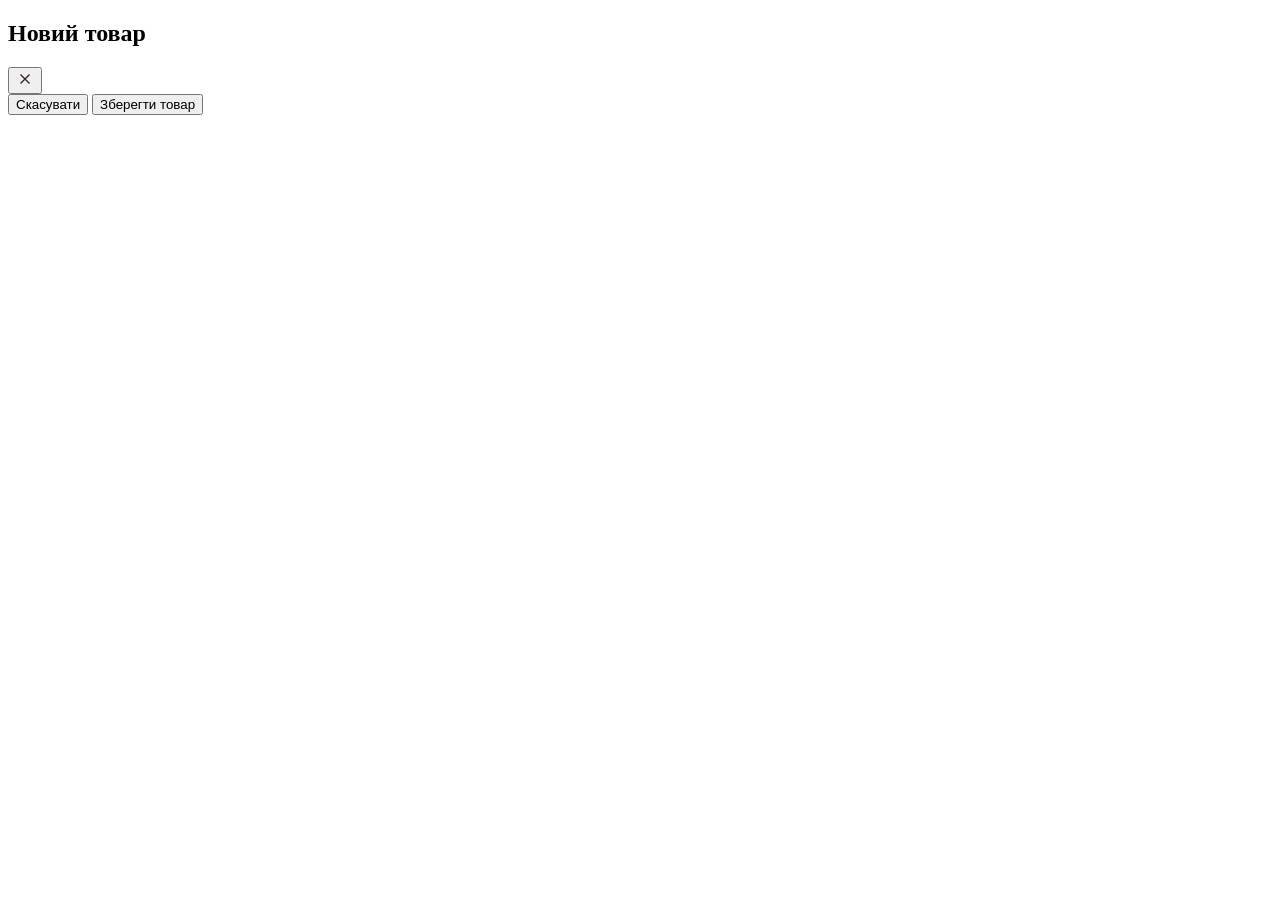
==== admin.html @ ede0eca1 "Add files via upload" ====
<!doctype html>
<html lang="uk">
<head>
<meta charset="utf-8">
<meta name="viewport" content="width=device-width, initial-scale=1">
<meta name="robots" content="noindex, nofollow">
<title>Lily — адмінка</title>
<link rel="icon" href="assets/favicon.svg" type="image/svg+xml">
<link rel="stylesheet" href="https://fonts.googleapis.com/css2?family=Cormorant+Garamond:ital,wght@0,500;0,600;1,500;1,600&family=Manrope:wght@400;500;600;700&display=swap">
<link rel="stylesheet" href="assets/style.css">
<link rel="stylesheet" href="assets/admin.css">
</head>
<body class="admin">
<div class="demo-note" id="demoNote" hidden>Демо-режим: зміни зберігаються лише в цьому браузері. Пароль: demo12</div>

<section id="login" class="login" hidden>
  <form id="loginForm" class="login-box">
    <svg width="56" height="56" viewBox="0 0 48 48" fill="none" stroke="#9A5249" stroke-width="1.4" stroke-linejoin="round" aria-hidden="true"><path d="M24 6C29 14 29 24 24 32C19 24 19 14 24 6Z"/><path d="M24 32C16 30 9 24 8 14C15 16 21 22 24 32Z"/><path d="M24 32C32 30 39 24 40 14C33 16 27 22 24 32Z"/><path d="M24 32V42"/></svg>
    <h1>Lily · адмінка</h1>
    <label class="field" style="width:100%">Пароль<input class="input" id="pw" type="password" autocomplete="current-password" required></label>
    <span class="err" id="loginErr" hidden></span>
    <button class="btn btn-lg btn-block" type="submit">Увійти</button>
    <a href="./" style="font-size:14px">← На сайт</a>
  </form>
</section>

<div id="app" hidden>
  <header class="a-head">
    <a href="./" class="logo" target="_blank" rel="noopener" title="Відкрити сайт">
      <svg width="32" height="32" viewBox="0 0 48 48" fill="none" stroke="#9A5249" stroke-width="1.4" stroke-linejoin="round" aria-hidden="true"><path d="M24 6C29 14 29 24 24 32C19 24 19 14 24 6Z"/><path d="M24 32C16 30 9 24 8 14C15 16 21 22 24 32Z"/><path d="M24 32C32 30 39 24 40 14C33 16 27 22 24 32Z"/><path d="M24 32V42"/></svg>
      <span class="logo-word" style="font-size:28px">Lily</span>
    </a>
    <nav class="a-tabs" role="tablist" aria-label="Розділи адмінки">
      <button type="button" role="tab" data-tab="products" aria-selected="true">Товари</button>
      <button type="button" role="tab" data-tab="orders">Замовлення <span class="count" id="newOrders" hidden></span></button>
      <button type="button" role="tab" data-tab="reports">Звіти</button>
      <button type="button" role="tab" data-tab="categories">Категорії</button>
      <button type="button" role="tab" data-tab="settings">Налаштування</button>
    </nav>
    <button type="button" class="btn btn-soft" id="logout">Вийти</button>
  </header>
  <main class="a-main" id="panel"></main>
</div>

<div class="overlay" id="overlay"></div>
<aside class="drawer editor" id="editor" aria-label="Редагування товару" aria-hidden="true">
  <div class="drawer-head">
    <h2 id="edTitle">Новий товар</h2>
    <button type="button" class="icon-btn" data-close-editor aria-label="Закрити">
      <svg width="18" height="18" viewBox="0 0 24 24" fill="none" stroke="#33241F" stroke-width="1.8" aria-hidden="true"><path d="M6 6l12 12M18 6L6 18"/></svg>
    </button>
  </div>
  <form class="drawer-body" id="edForm" novalidate></form>
  <div class="drawer-foot" style="flex-direction:row">
    <button type="button" class="btn btn-soft" data-close-editor style="flex:1">Скасувати</button>
    <button type="submit" form="edForm" class="btn" id="edSave" style="flex:2">Зберегти товар</button>
  </div>
</aside>

<div class="toast" id="toast" role="status" aria-live="polite"></div>
<div class="tip" id="tip" role="tooltip" hidden></div>

<script src="assets/config.js"></script>
<script src="assets/api.js"></script>
<script src="assets/admin.js"></script>
</body>
</html>
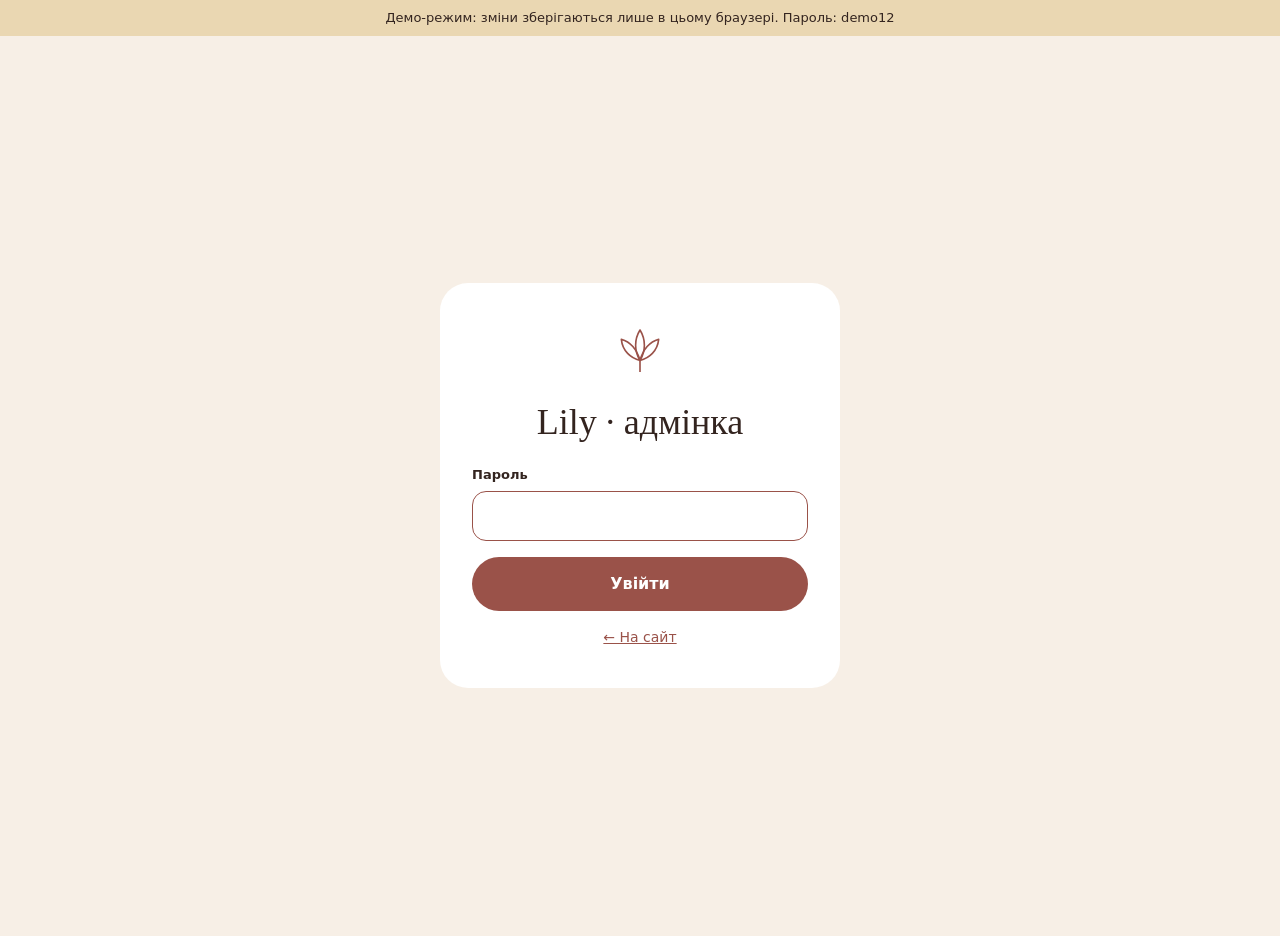
==== commit f2f03fd3: "Add files via upload" ====
--- a/admin.html
+++ b/admin.html
@@ -5,10 +5,10 @@
 <meta name="viewport" content="width=device-width, initial-scale=1">
 <meta name="robots" content="noindex, nofollow">
 <title>Lily — адмінка</title>
-<link rel="icon" href="assets/favicon.svg" type="image/svg+xml">
+<link rel="icon" href="favicon.svg" type="image/svg+xml">
 <link rel="stylesheet" href="https://fonts.googleapis.com/css2?family=Cormorant+Garamond:ital,wght@0,500;0,600;1,500;1,600&family=Manrope:wght@400;500;600;700&display=swap">
-<link rel="stylesheet" href="assets/style.css">
-<link rel="stylesheet" href="assets/admin.css">
+<link rel="stylesheet" href="style.css">
+<link rel="stylesheet" href="admin.css">
 </head>
 <body class="admin">
 <div class="demo-note" id="demoNote" hidden>Демо-режим: зміни зберігаються лише в цьому браузері. Пароль: demo12</div>
@@ -60,8 +60,8 @@
 <div class="toast" id="toast" role="status" aria-live="polite"></div>
 <div class="tip" id="tip" role="tooltip" hidden></div>
 
-<script src="assets/config.js"></script>
-<script src="assets/api.js"></script>
-<script src="assets/admin.js"></script>
+<script src="config.js"></script>
+<script src="api.js"></script>
+<script src="admin.js"></script>
 </body>
 </html>
--- a/style.css
+++ b/style.css
@@ -0,0 +1,362 @@
+/* Lily — стилі магазину */
+:root {
+  --bg: #F7EFE6;
+  --surface: #FFFFFF;
+  --powder: #F3E3DE;
+  --powder-2: #EBD3CB;
+  --powder-soft: #F6EAE5;
+  --beige: #EFE5D8;
+  --sage: #DCE3D3;
+  --lilac: #ECE4EC;
+  --champagne: #EAD7B2;
+  --accent: #9A5249;
+  --accent-dark: #7A3E36;
+  --ink: #33241F;
+  --ink-2: #5E4A43;
+  --muted: #6F5A52;
+  --line: #EFE4DC;
+  --line-2: #E9DCD3;
+  --ok: #3E6B35;
+  --ok-bg: #EEF2EA;
+  --warn: #8A5A1E;
+  --serif: 'Cormorant Garamond', Georgia, serif;
+  --sans: 'Manrope', system-ui, -apple-system, 'Segoe UI', sans-serif;
+  --r: 20px;
+  --side: 288px;
+}
+
+* { box-sizing: border-box; }
+html { -webkit-text-size-adjust: 100%; }
+body { margin: 0; background: var(--bg); color: var(--ink); font-family: var(--sans); font-size: 15px; line-height: 1.5; }
+a { color: var(--accent); }
+a:hover { color: var(--accent-dark); }
+img { max-width: 100%; display: block; }
+button, input, select, textarea { font: inherit; color: inherit; }
+button { cursor: pointer; }
+:focus-visible { outline: 2px solid var(--accent); outline-offset: 2px; }
+.sr-only { position: absolute; width: 1px; height: 1px; overflow: hidden; clip: rect(0 0 0 0); white-space: nowrap; }
+.serif { font-family: var(--serif); }
+[hidden] { display: none !important; }
+
+/* Кнопки */
+.btn { display: inline-flex; align-items: center; justify-content: center; gap: 8px; min-height: 44px; padding: 0 22px; border-radius: 999px; border: 1px solid transparent; background: var(--accent); color: #fff; font-weight: 600; font-size: 14px; text-decoration: none; transition: background .15s, transform .1s; }
+.btn:hover { background: var(--accent-dark); color: #fff; }
+.btn:active { transform: scale(.98); }
+.btn[disabled] { opacity: .6; cursor: default; }
+.btn-outline { background: transparent; border-color: var(--ink); color: var(--ink); }
+.btn-outline:hover { background: var(--ink); color: #fff; }
+.btn-soft { background: var(--surface); border-color: var(--line-2); color: var(--ink); }
+.btn-soft:hover { background: var(--powder-soft); color: var(--ink); }
+.btn-lg { min-height: 54px; font-size: 16px; padding: 0 28px; }
+.btn-block { width: 100%; }
+.icon-btn { width: 44px; height: 44px; border-radius: 50%; border: 1px solid var(--line-2); background: var(--surface); display: inline-flex; align-items: center; justify-content: center; padding: 0; flex-shrink: 0; }
+.icon-btn:hover { background: var(--powder-soft); }
+.icon-btn.plain { border-color: transparent; background: transparent; }
+
+/* Верхня смужка */
+.topstrip { background: var(--ink); color: #F7EFE6; font-size: 13px; text-align: center; padding: 10px 16px; letter-spacing: .2px; }
+
+/* Каркас */
+.layout { display: flex; min-height: 100vh; }
+.sidebar { width: var(--side); flex-shrink: 0; background: var(--surface); border-right: 1px solid var(--line); position: sticky; top: 0; height: 100vh; display: flex; flex-direction: column; }
+.sidebar-scroll { flex: 1; overflow-y: auto; padding: 28px 22px 16px; display: flex; flex-direction: column; gap: 24px; }
+.main { flex: 1; min-width: 0; display: flex; flex-direction: column; }
+
+.logo { display: flex; align-items: center; gap: 10px; text-decoration: none; color: var(--ink); }
+.logo:hover { color: var(--ink); }
+.logo-word { font-family: var(--serif); font-style: italic; font-weight: 600; font-size: 34px; line-height: 1; }
+.logo-tag { font-size: 10px; letter-spacing: 2.4px; text-transform: uppercase; color: var(--muted); }
+
+/* Меню категорій */
+.nav-label { font-size: 11px; letter-spacing: 1.8px; text-transform: uppercase; color: var(--muted); padding: 0 12px 6px; }
+.catnav { display: flex; flex-direction: column; gap: 2px; }
+.cat-link { display: flex; align-items: center; justify-content: space-between; gap: 8px; min-height: 44px; padding: 6px 12px; border-radius: 12px; color: var(--ink); text-decoration: none; font-size: 15px; background: none; border: 0; width: 100%; text-align: left; }
+.cat-link:hover { background: var(--powder-soft); color: var(--ink); }
+.cat-link.active { background: var(--powder-soft); font-weight: 700; }
+.cat-link svg { flex-shrink: 0; transition: transform .2s; }
+.cat-link.open svg { transform: rotate(90deg); }
+.subnav { display: flex; flex-direction: column; margin: 2px 0 6px 22px; padding-left: 12px; border-left: 1px solid var(--powder-2); }
+.sub-link { min-height: 38px; display: flex; align-items: center; padding: 0 12px; color: var(--ink); text-decoration: none; font-size: 14px; border-radius: 10px; }
+.sub-link:hover { color: var(--accent); }
+.sub-link.active { color: var(--accent); font-weight: 700; }
+.nav-sep { height: 1px; background: var(--line); margin: 8px 12px; }
+.nav-extra { display: flex; align-items: center; gap: 10px; min-height: 44px; padding: 0 12px; border-radius: 12px; text-decoration: none; color: var(--ink); font-size: 15px; }
+.nav-extra:hover { background: var(--powder-soft); color: var(--ink); }
+.nav-extra.accent { color: var(--accent); font-weight: 600; }
+
+/* Контакти внизу зліва */
+.contact-card { margin: 0 16px 16px; padding: 16px; border-radius: 18px; background: var(--bg); border: 1px solid var(--line); display: flex; flex-direction: column; gap: 10px; }
+.contact-btn { display: inline-flex; align-items: center; gap: 8px; background: none; border: 0; padding: 0; font-weight: 700; font-size: 13px; letter-spacing: 1.4px; text-transform: uppercase; color: var(--ink); min-height: 32px; }
+.contact-phone { font-size: 17px; font-weight: 700; color: var(--ink); text-decoration: none; }
+.contact-name { font-size: 13px; color: var(--muted); margin-top: -8px; }
+.messengers { display: flex; gap: 8px; flex-wrap: wrap; }
+.msg-btn { width: 44px; height: 44px; border-radius: 50%; background: var(--surface); border: 1px solid var(--line); display: inline-flex; align-items: center; justify-content: center; }
+.msg-btn:hover { background: var(--powder-soft); }
+
+/* Шапка */
+.topbar { display: flex; align-items: center; gap: 16px; padding: 20px 48px; position: sticky; top: 0; z-index: 20; background: rgba(247, 239, 230, .92); backdrop-filter: blur(8px); }
+.topbar .burger, .topbar .logo-mobile { display: none; }
+.search { flex: 1; min-width: 0; height: 52px; display: flex; align-items: center; gap: 10px; padding: 0 8px 0 20px; background: var(--surface); border: 1px solid var(--line-2); border-radius: 26px; }
+.search:focus-within { border-color: var(--accent); }
+.search input { flex: 1; min-width: 0; border: 0; outline: none; background: transparent; font-size: 15px; height: 100%; }
+.search input::-webkit-search-cancel-button { display: none; }
+.top-link { display: inline-flex; align-items: center; gap: 8px; min-height: 52px; padding: 0 16px; border-radius: 26px; color: var(--ink); text-decoration: none; font-weight: 600; font-size: 14px; background: none; border: 0; white-space: nowrap; }
+.top-link:hover { background: var(--surface); color: var(--ink); }
+.cart-btn { min-height: 52px; padding: 0 22px; }
+.count { display: inline-flex; min-width: 20px; height: 20px; padding: 0 6px; border-radius: 10px; align-items: center; justify-content: center; background: var(--accent); color: #fff; font-size: 11px; font-weight: 700; }
+.cart-btn .count { background: #fff; color: var(--accent); }
+
+#view { padding: 8px 48px 64px; flex: 1; }
+
+/* Головний банер */
+.hero { display: grid; grid-template-columns: minmax(0, 1.05fr) minmax(0, 1fr); border-radius: 28px; overflow: hidden; background: var(--powder); min-height: 420px; }
+.hero-text { padding: 56px; display: flex; flex-direction: column; justify-content: center; gap: 20px; }
+.eyebrow { font-size: 12px; letter-spacing: 2.4px; text-transform: uppercase; color: var(--accent-dark); font-weight: 600; }
+.hero h1 { margin: 0; font-family: var(--serif); font-weight: 500; font-size: clamp(40px, 4.4vw, 62px); line-height: 1.02; }
+.hero h1 em { color: var(--accent); }
+.hero p { margin: 0; font-size: 16px; color: var(--ink-2); max-width: 440px; }
+.hero-actions { display: flex; gap: 12px; flex-wrap: wrap; }
+.hero-art { display: grid; grid-template-columns: 1.4fr 1fr; grid-template-rows: 1fr 1fr; gap: 16px; padding: 32px 32px 32px 0; }
+.hero-art > div { border-radius: 22px; display: flex; align-items: center; justify-content: center; overflow: hidden; }
+.hero-art > div:first-child { grid-row: span 2; background: var(--powder-2); }
+.hero-art img { width: 100%; height: 100%; object-fit: cover; }
+
+/* Плитки категорій */
+.section { margin-top: 64px; }
+.section-head { display: flex; align-items: flex-end; justify-content: space-between; gap: 16px; margin-bottom: 24px; flex-wrap: wrap; }
+.section-head h2, .page-title { margin: 4px 0 0; font-family: var(--serif); font-weight: 500; font-size: clamp(32px, 3vw, 44px); line-height: 1.05; }
+.cat-tiles { display: grid; grid-template-columns: repeat(5, minmax(0, 1fr)); gap: 20px; }
+.cat-tile { display: flex; flex-direction: column; align-items: center; gap: 12px; text-decoration: none; color: var(--ink); font-weight: 600; text-align: center; }
+.cat-tile:hover { color: var(--accent); }
+.cat-tile .circle { width: 100%; max-width: 148px; aspect-ratio: 1; border-radius: 50%; display: flex; align-items: center; justify-content: center; transition: transform .2s; }
+.cat-tile:hover .circle { transform: translateY(-3px); }
+
+/* Панель фільтрів */
+.toolbar { display: flex; flex-wrap: wrap; gap: 10px; align-items: center; margin-bottom: 24px; }
+.chip { display: inline-flex; align-items: center; gap: 6px; min-height: 44px; padding: 0 18px; border-radius: 22px; border: 1px solid var(--line-2); background: var(--surface); font-size: 14px; color: var(--ink); }
+.chip:hover { border-color: var(--accent); }
+.chip.on { border-color: var(--accent); background: var(--powder-soft); color: var(--accent-dark); font-weight: 600; }
+.chip.dark { background: var(--ink); color: #fff; border-color: var(--ink); font-weight: 600; }
+.sort { display: inline-flex; align-items: center; gap: 6px; min-height: 44px; padding: 0 8px 0 16px; border-radius: 22px; border: 1px solid var(--line-2); background: var(--surface); font-size: 14px; margin-left: auto; }
+.sort select { border: 0; background: transparent; font-weight: 600; min-height: 42px; }
+.result-info { color: var(--muted); font-size: 14px; margin: -8px 0 20px; }
+
+/* Картки товарів */
+.grid { display: grid; grid-template-columns: repeat(4, minmax(0, 1fr)); column-gap: 24px; row-gap: 40px; }
+.card { display: flex; flex-direction: column; gap: 12px; min-width: 0; }
+.card-media { position: relative; aspect-ratio: 4 / 5; border-radius: var(--r); overflow: hidden; display: flex; align-items: center; justify-content: center; text-decoration: none; }
+.card-media img { width: 100%; height: 100%; object-fit: cover; transition: transform .4s; }
+.card:hover .card-media img { transform: scale(1.04); }
+.badges { position: absolute; top: 12px; left: 12px; display: flex; flex-wrap: wrap; gap: 6px; }
+.badge { height: 26px; display: inline-flex; align-items: center; padding: 0 10px; border-radius: 13px; font-size: 12px; font-weight: 700; background: var(--ink); color: #fff; }
+.badge.sale { background: var(--accent); }
+.badge.new { background: var(--sage); color: #3E4F37; }
+.badge.age { position: absolute; left: 12px; bottom: 12px; background: #fff; color: var(--ink); font-weight: 600; }
+.fav-btn { position: absolute; top: 10px; right: 10px; width: 44px; height: 44px; border-radius: 50%; border: 0; background: rgba(255, 255, 255, .92); display: flex; align-items: center; justify-content: center; }
+.fav-btn.on svg, .fav-inline.on svg { fill: var(--accent); stroke: var(--accent); }
+.fav-inline { width: 54px; height: 54px; }
+.card-cat { font-size: 12px; color: var(--muted); }
+.card-name { font-size: 16px; font-weight: 600; line-height: 1.35; color: var(--ink); text-decoration: none; display: -webkit-box; -webkit-line-clamp: 2; -webkit-box-orient: vertical; overflow: hidden; }
+.card-name:hover { color: var(--accent); }
+.price-row { display: flex; align-items: baseline; gap: 8px; flex-wrap: wrap; }
+.price { font-size: 19px; font-weight: 700; }
+.price.sale { color: var(--accent); }
+.old { font-size: 14px; color: var(--muted); }
+.stock { font-size: 12px; font-weight: 600; }
+.stock.ok { color: var(--ok); }
+.stock.low { color: var(--accent); }
+.stock.order { color: var(--warn); }
+.stock.none { color: var(--muted); }
+.card-info { display: flex; flex-direction: column; gap: 6px; flex: 1; }
+.card .btn { width: 100%; }
+
+.empty { text-align: center; padding: 64px 16px; color: var(--ink-2); }
+.empty h3 { font-family: var(--serif); font-weight: 500; font-size: 32px; margin: 0 0 8px; color: var(--ink); }
+
+/* Подарунки */
+.gift-tiles { display: grid; grid-template-columns: repeat(4, minmax(0, 1fr)); gap: 24px; }
+.gift-tile { min-height: 200px; padding: 26px; border-radius: 24px; display: flex; flex-direction: column; justify-content: flex-end; gap: 4px; text-decoration: none; color: var(--ink); transition: transform .2s; }
+.gift-tile:hover { transform: translateY(-3px); color: var(--ink); }
+.gift-tile b { font-family: var(--serif); font-style: italic; font-size: 36px; font-weight: 600; line-height: 1.1; }
+.gift-tile span { font-size: 14px; color: var(--ink-2); }
+
+.trust { display: grid; grid-template-columns: repeat(3, minmax(0, 1fr)); gap: 24px; }
+.trust > div { display: flex; gap: 16px; align-items: flex-start; padding: 24px; border-radius: var(--r); background: var(--surface); border: 1px solid var(--line); }
+.trust b { display: block; font-size: 15px; }
+.trust span { font-size: 14px; color: var(--ink-2); }
+
+/* Сторінка товару */
+.crumbs { display: flex; flex-wrap: wrap; gap: 8px; font-size: 13px; color: var(--muted); margin-bottom: 24px; }
+.crumbs a { color: var(--muted); text-decoration: none; }
+.crumbs a:hover { color: var(--accent); }
+.product { display: grid; grid-template-columns: minmax(0, 1.1fr) minmax(0, 1fr); gap: 48px; align-items: start; }
+.gallery { display: grid; grid-template-columns: 88px minmax(0, 1fr); gap: 16px; }
+.gallery.single { grid-template-columns: minmax(0, 1fr); }
+.thumbs { display: flex; flex-direction: column; gap: 12px; }
+.thumb { width: 88px; height: 106px; border-radius: 14px; border: 1px solid var(--line); overflow: hidden; padding: 0; background: var(--surface); display: flex; align-items: center; justify-content: center; }
+.thumb.on { border: 2px solid var(--accent); }
+.thumb img { width: 100%; height: 100%; object-fit: cover; }
+.main-photo { position: relative; aspect-ratio: 4 / 5; border-radius: 24px; overflow: hidden; display: flex; align-items: center; justify-content: center; }
+.main-photo img { width: 100%; height: 100%; object-fit: cover; }
+.pinfo { display: flex; flex-direction: column; gap: 20px; }
+.pinfo .meta { font-size: 13px; letter-spacing: 1.6px; text-transform: uppercase; color: var(--muted); }
+.pinfo h1 { margin: 0; font-family: var(--serif); font-weight: 500; font-size: clamp(30px, 3vw, 42px); line-height: 1.1; }
+.pinfo .price { font-size: 32px; }
+.save { font-size: 13px; font-weight: 600; color: var(--accent-dark); }
+.avail { display: flex; align-items: center; gap: 10px; padding: 14px 16px; border-radius: 14px; background: var(--ok-bg); font-weight: 600; font-size: 14px; color: #2F5228; }
+.avail .dot { width: 10px; height: 10px; border-radius: 50%; background: var(--ok); }
+.avail.order { background: #F7EEDF; color: var(--warn); }
+.avail.order .dot { background: var(--warn); }
+.avail.none { background: #F0ECE9; color: var(--muted); }
+.avail.none .dot { background: var(--muted); }
+.avail .left { margin-left: auto; color: var(--accent); }
+.specs { display: grid; grid-template-columns: repeat(2, minmax(0, 1fr)); gap: 1px; border-radius: 16px; overflow: hidden; background: var(--line); border: 1px solid var(--line); }
+.specs > div { background: var(--surface); padding: 12px 16px; display: flex; flex-direction: column; }
+.specs span { font-size: 12px; color: var(--muted); }
+.specs b { font-size: 14px; }
+.buy-row { display: flex; gap: 12px; align-items: center; }
+.qty { display: inline-flex; align-items: center; height: 54px; border: 1px solid var(--line-2); border-radius: 27px; background: var(--surface); flex-shrink: 0; }
+.qty button { width: 48px; height: 52px; border: 0; background: none; font-size: 20px; }
+.qty span { min-width: 26px; text-align: center; font-weight: 700; }
+.qty.sm { height: 40px; }
+.qty.sm button { width: 34px; height: 38px; font-size: 16px; }
+.info-box { display: flex; flex-direction: column; gap: 14px; padding: 20px; border-radius: 18px; background: var(--surface); border: 1px solid var(--line); }
+.info-box > div { display: flex; gap: 12px; align-items: flex-start; }
+.info-box b { display: block; font-size: 14px; }
+.info-box span { font-size: 13px; color: var(--muted); }
+.desc { white-space: pre-line; font-size: 16px; line-height: 1.7; color: #4A3830; max-width: 760px; }
+.desc-title { font-family: var(--serif); font-weight: 500; font-size: 30px; margin: 56px 0 12px; padding-bottom: 12px; border-bottom: 1px solid var(--line); }
+
+/* Висувні панелі */
+.overlay { position: fixed; inset: 0; background: rgba(51, 36, 31, .42); z-index: 40; opacity: 0; pointer-events: none; transition: opacity .2s; }
+.overlay.on { opacity: 1; pointer-events: auto; }
+.drawer { position: fixed; top: 0; right: 0; bottom: 0; width: min(520px, 100%); background: var(--surface); z-index: 50; transform: translateX(100%); transition: transform .25s ease; display: flex; flex-direction: column; }
+.drawer.on { transform: none; }
+.drawer.left { right: auto; left: 0; transform: translateX(-100%); width: min(320px, 88%); }
+.drawer.left.on { transform: none; }
+.drawer-head { display: flex; align-items: center; justify-content: space-between; padding: 24px 28px 12px; }
+.drawer-head h2 { margin: 0; font-family: var(--serif); font-weight: 500; font-size: 34px; }
+.drawer-body { flex: 1; overflow-y: auto; padding: 8px 28px 24px; display: flex; flex-direction: column; gap: 18px; }
+.drawer-foot { padding: 16px 28px 24px; border-top: 1px solid var(--line); display: flex; flex-direction: column; gap: 12px; }
+
+.ship-bar { padding: 14px 16px; border-radius: 14px; background: var(--powder-soft); font-size: 13px; color: var(--ink-2); display: flex; flex-direction: column; gap: 8px; }
+.ship-bar .track { height: 6px; border-radius: 3px; background: var(--powder-2); overflow: hidden; }
+.ship-bar .fill { height: 100%; background: var(--accent); border-radius: 3px; }
+.line-item { display: grid; grid-template-columns: 72px minmax(0, 1fr) auto; gap: 14px; align-items: center; }
+.line-item .thumbimg { width: 72px; height: 86px; border-radius: 14px; overflow: hidden; display: flex; align-items: center; justify-content: center; }
+.line-item .thumbimg img { width: 100%; height: 100%; object-fit: cover; }
+.line-item .nm { font-size: 14px; font-weight: 600; line-height: 1.35; color: var(--ink); text-decoration: none; }
+.line-item .rm { background: none; border: 0; color: var(--muted); font-size: 12px; padding: 4px 0; text-decoration: underline; min-height: 28px; }
+.line-right { display: flex; flex-direction: column; align-items: flex-end; gap: 6px; }
+.total-row { display: flex; justify-content: space-between; align-items: baseline; }
+.total-row b { font-size: 26px; }
+
+.field { display: flex; flex-direction: column; gap: 6px; font-size: 13px; font-weight: 600; }
+.field .hint { font-weight: 400; color: var(--muted); }
+.field .req { color: var(--accent); }
+.input { height: 50px; padding: 0 16px; border-radius: 14px; border: 1px solid var(--line-2); background: var(--surface); font-size: 16px; font-weight: 400; width: 100%; }
+textarea.input { height: auto; min-height: 110px; padding: 12px 16px; resize: vertical; }
+.input:focus { border-color: var(--accent); outline: none; }
+.input.bad { border-color: #B3261E; }
+.err { color: #B3261E; font-size: 13px; font-weight: 600; }
+.choices { display: grid; grid-template-columns: repeat(2, minmax(0, 1fr)); gap: 10px; }
+.choice { position: relative; display: flex; align-items: center; gap: 10px; min-height: 50px; padding: 8px 14px; border-radius: 14px; border: 1px solid var(--line-2); font-size: 14px; font-weight: 500; cursor: pointer; }
+.choice:has(input:checked) { border: 1.5px solid var(--accent); background: var(--powder-soft); font-weight: 600; }
+.choice input { accent-color: var(--accent); width: 18px; height: 18px; margin: 0; }
+fieldset { border: 0; margin: 0; padding: 0; display: flex; flex-direction: column; gap: 8px; }
+legend { font-size: 13px; font-weight: 600; padding: 0 0 8px; }
+
+/* Фільтри */
+.fgroup { display: flex; flex-direction: column; gap: 10px; padding-bottom: 18px; border-bottom: 1px solid var(--line); }
+.fgroup h3 { margin: 0; font-size: 14px; font-weight: 700; }
+.fopts { display: flex; flex-wrap: wrap; gap: 8px; }
+.fopts .chip { min-height: 40px; padding: 0 14px; font-size: 13px; }
+.price-inputs { display: flex; gap: 10px; align-items: center; }
+.price-inputs .input { height: 44px; }
+
+/* Модальні вікна */
+.modal { position: fixed; inset: 0; z-index: 60; display: flex; align-items: center; justify-content: center; padding: 16px; }
+.modal-box { position: relative; width: min(520px, 100%); max-height: calc(100vh - 32px); overflow-y: auto; background: var(--surface); border-radius: 28px; padding: 44px 36px 36px; text-align: center; display: flex; flex-direction: column; align-items: center; gap: 16px; }
+.modal-box h2 { margin: 0; font-family: var(--serif); font-weight: 500; font-size: 40px; line-height: 1.05; }
+.modal-box p { margin: 0; font-size: 16px; color: var(--ink-2); }
+.modal-close { position: absolute; top: 14px; right: 14px; }
+.modal-mark { width: 92px; height: 92px; border-radius: 50%; background: var(--powder); display: flex; align-items: center; justify-content: center; }
+.modal-box form { width: 100%; text-align: left; display: flex; flex-direction: column; gap: 14px; }
+.contact-list { width: 100%; display: flex; flex-direction: column; gap: 10px; }
+.contact-list a { display: flex; align-items: center; gap: 14px; min-height: 56px; padding: 0 18px; border-radius: 16px; border: 1px solid var(--line); color: var(--ink); text-decoration: none; font-weight: 600; text-align: left; }
+.contact-list a:hover { background: var(--powder-soft); }
+
+.toast { position: fixed; left: 50%; bottom: 24px; transform: translate(-50%, 20px); background: var(--ink); color: #fff; padding: 14px 22px; border-radius: 18px; font-size: 14px; font-weight: 600; z-index: 70; opacity: 0; pointer-events: none; transition: all .25s; max-width: calc(100% - 32px); text-align: center; }
+.toast.on { opacity: 1; transform: translate(-50%, 0); }
+
+.mobile-cart { display: none; }
+
+footer.site-footer { background: var(--surface); border-top: 1px solid var(--line); padding: 32px 48px 28px; display: flex; flex-direction: column; gap: 20px; }
+.foot-top { display: flex; justify-content: space-between; align-items: center; gap: 20px; flex-wrap: wrap; }
+.foot-links { display: flex; gap: 24px; flex-wrap: wrap; font-size: 14px; }
+.foot-links a { color: var(--ink); text-decoration: none; }
+.foot-links a:hover { color: var(--accent); }
+.foot-bottom { display: flex; justify-content: space-between; gap: 12px; flex-wrap: wrap; font-size: 13px; color: var(--muted); }
+
+.loading { display: flex; justify-content: center; padding: 80px 0; }
+.spinner { width: 36px; height: 36px; border-radius: 50%; border: 3px solid var(--powder-2); border-top-color: var(--accent); animation: spin .8s linear infinite; }
+@keyframes spin { to { transform: rotate(360deg); } }
+.skeleton { background: linear-gradient(90deg, var(--beige), #F4EDE4, var(--beige)); background-size: 200% 100%; animation: sk 1.2s infinite; border-radius: var(--r); }
+@keyframes sk { to { background-position: -200% 0; } }
+
+.demo-note { background: var(--champagne); color: var(--ink); font-size: 13px; text-align: center; padding: 8px 16px; }
+
+/* Адаптивність */
+@media (max-width: 1200px) {
+  .grid { grid-template-columns: repeat(3, minmax(0, 1fr)); }
+  .gift-tiles { grid-template-columns: repeat(2, minmax(0, 1fr)); }
+  .hero-art { display: none; }
+  .hero { grid-template-columns: 1fr; }
+}
+@media (max-width: 960px) {
+  .sidebar { position: fixed; left: 0; top: 0; z-index: 50; transform: translateX(-100%); transition: transform .25s; width: min(320px, 88%); box-shadow: 0 0 40px rgba(0,0,0,.12); }
+  .sidebar.on { transform: none; }
+  .topbar { padding: 10px 16px; gap: 6px; flex-wrap: wrap; }
+  .topbar .burger { display: inline-flex; }
+  .topbar .logo-mobile { display: flex; margin-right: auto; }
+  .topbar .logo-mobile .logo-word { font-size: 28px; }
+  .topbar .search { order: 5; flex-basis: 100%; height: 48px; }
+  .top-link .lbl { display: none; }
+  .top-link { padding: 0 10px; min-height: 44px; }
+  .cart-btn { min-height: 44px; padding: 0 14px; }
+  .cart-btn .lbl { display: none; }
+  #view { padding: 8px 16px 110px; }
+  .hero-text { padding: 32px 24px; }
+  .product { grid-template-columns: 1fr; gap: 28px; }
+  .cat-tiles { grid-template-columns: repeat(5, 116px); overflow-x: auto; padding-bottom: 6px; scroll-snap-type: x mandatory; }
+  .cat-tile { scroll-snap-align: start; font-size: 13px; }
+  .trust { grid-template-columns: 1fr; }
+  .section { margin-top: 44px; }
+  .mobile-cart { display: flex; position: fixed; left: 16px; right: 16px; bottom: 16px; z-index: 30; height: 56px; padding: 0 22px; border-radius: 28px; background: var(--accent); color: #fff; justify-content: space-between; align-items: center; font-weight: 700; text-decoration: none; border: 0; box-shadow: 0 10px 30px rgba(122, 62, 54, .3); }
+  .mobile-cart:hover { color: #fff; }
+  footer.site-footer { padding: 28px 16px 96px; }
+  .drawer-head, .drawer-body, .drawer-foot { padding-left: 20px; padding-right: 20px; }
+}
+@media (max-width: 640px) {
+  .grid { grid-template-columns: repeat(2, minmax(0, 1fr)); column-gap: 12px; row-gap: 28px; }
+  .card { gap: 8px; }
+  .card-name { font-size: 14px; }
+  .price { font-size: 16px; }
+  .card .btn { min-height: 44px; font-size: 13px; padding: 0 10px; }
+  .fav-btn { width: 40px; height: 40px; top: 6px; right: 6px; }
+  .badges { top: 8px; left: 8px; }
+  .gift-tiles { gap: 12px; }
+  .gift-tile { min-height: 150px; padding: 18px; }
+  .gift-tile b { font-size: 28px; }
+  .gallery { grid-template-columns: 1fr; }
+  .thumbs { flex-direction: row; order: 2; overflow-x: auto; }
+  .thumb { width: 72px; height: 86px; flex-shrink: 0; }
+  .specs { grid-template-columns: 1fr 1fr; }
+  .sort { margin-left: 0; }
+  .choices { grid-template-columns: 1fr; }
+  .buy-row { gap: 8px; }
+  .buy-row .btn { padding: 0 12px; font-size: 15px; }
+  .modal-box { padding: 40px 22px 26px; }
+  .modal-box h2 { font-size: 32px; }
+}
+@media (prefers-reduced-motion: reduce) { * { transition: none !important; animation: none !important; } }
--- a/admin.css
+++ b/admin.css
@@ -0,0 +1,132 @@
+/* Lily — адмінка */
+body.admin { background: var(--bg); }
+.login { min-height: 100vh; display: flex; align-items: center; justify-content: center; padding: 16px; }
+.login-box { width: min(400px, 100%); background: var(--surface); border-radius: 28px; padding: 40px 32px; display: flex; flex-direction: column; align-items: center; gap: 16px; }
+.login-box h1 { margin: 0; font-family: var(--serif); font-weight: 500; font-size: 36px; }
+
+.a-head { position: sticky; top: 0; z-index: 20; display: flex; align-items: center; gap: 24px; padding: 14px 32px; background: var(--surface); border-bottom: 1px solid var(--line); }
+.a-tabs { display: flex; gap: 4px; flex: 1; overflow-x: auto; }
+.a-tabs button { min-height: 44px; padding: 0 16px; border: 0; border-radius: 22px; background: none; font-weight: 600; font-size: 14px; color: var(--ink-2); white-space: nowrap; display: inline-flex; align-items: center; gap: 6px; }
+.a-tabs button:hover { background: var(--powder-soft); }
+.a-tabs button[aria-selected="true"] { background: var(--ink); color: #fff; }
+.a-main { max-width: 1240px; margin: 0 auto; padding: 32px 32px 80px; }
+.a-title { display: flex; align-items: center; justify-content: space-between; gap: 16px; flex-wrap: wrap; margin-bottom: 20px; }
+.a-title h1 { margin: 0; font-family: var(--serif); font-weight: 500; font-size: 40px; }
+.a-bar { display: flex; flex-wrap: wrap; gap: 10px; align-items: center; margin-bottom: 16px; }
+.a-bar .input { height: 44px; width: auto; min-width: 220px; flex: 1; max-width: 420px; }
+.a-bar select.input { flex: 0 1 auto; min-width: 180px; }
+.card-box { background: var(--surface); border: 1px solid var(--line); border-radius: 20px; }
+
+/* Список товарів */
+.plist { display: flex; flex-direction: column; }
+.prow { display: grid; grid-template-columns: 60px minmax(0, 2.4fr) 110px 150px 70px 150px; gap: 16px; align-items: center; padding: 12px 18px; border-bottom: 1px solid var(--line); }
+.prow:last-child { border-bottom: 0; }
+.prow.head { font-size: 12px; color: var(--muted); text-transform: uppercase; letter-spacing: 1px; padding-top: 14px; padding-bottom: 10px; }
+.prow.off { opacity: .55; }
+.c-meta { display: contents; }
+.pthumb { width: 60px; height: 72px; border-radius: 12px; overflow: hidden; display: flex; align-items: center; justify-content: center; }
+.pthumb img { width: 100%; height: 100%; object-fit: cover; }
+.pname { font-weight: 600; line-height: 1.3; }
+.psub { font-size: 12px; color: var(--muted); }
+.pill { display: inline-flex; align-items: center; height: 28px; padding: 0 12px; border-radius: 14px; font-size: 12px; font-weight: 700; white-space: nowrap; }
+.pill.ok { background: var(--ok-bg); color: #2F5228; }
+.pill.order { background: #F7EEDF; color: var(--warn); }
+.pill.none { background: #F0ECE9; color: var(--muted); }
+.pill.new { background: var(--powder); color: var(--accent-dark); }
+.pill.dark { background: var(--ink); color: #fff; }
+.pactions { display: flex; gap: 8px; justify-content: flex-end; }
+.link-btn { background: none; border: 0; color: var(--accent); font-weight: 600; min-height: 40px; padding: 0 8px; text-decoration: underline; }
+.link-btn.danger { color: #9B2C24; }
+
+/* Редактор */
+.editor { width: min(760px, 100%); }
+.grid2 { display: grid; grid-template-columns: repeat(2, minmax(0, 1fr)); gap: 14px; }
+.grid3 { display: grid; grid-template-columns: repeat(3, minmax(0, 1fr)); gap: 14px; }
+.ed-section { display: flex; flex-direction: column; gap: 12px; padding-top: 18px; border-top: 1px solid var(--line); }
+.ed-section h3 { margin: 0; font-size: 15px; }
+.ed-section p.note { margin: -6px 0 0; font-size: 13px; color: var(--muted); }
+select.input { appearance: auto; }
+.checks { display: flex; flex-wrap: wrap; gap: 8px; }
+.check { display: inline-flex; align-items: center; gap: 8px; min-height: 44px; padding: 0 14px; border-radius: 22px; border: 1px solid var(--line-2); font-size: 14px; cursor: pointer; }
+.check:has(input:checked) { border-color: var(--accent); background: var(--powder-soft); font-weight: 600; }
+.check input { accent-color: var(--accent); width: 18px; height: 18px; margin: 0; }
+.xrow { display: grid; grid-template-columns: minmax(0, 1fr) minmax(0, 1.4fr) 44px; gap: 10px; align-items: center; }
+.photos { display: grid; grid-template-columns: repeat(auto-fill, minmax(120px, 1fr)); gap: 12px; }
+.ph { position: relative; aspect-ratio: 4 / 5; border-radius: 14px; overflow: hidden; background: var(--beige); border: 1px solid var(--line); }
+.ph img { width: 100%; height: 100%; object-fit: cover; }
+.ph .main-tag { position: absolute; top: 6px; left: 6px; }
+.ph .ph-tools { position: absolute; left: 0; right: 0; bottom: 0; display: flex; justify-content: space-between; padding: 6px; background: linear-gradient(transparent, rgba(51,36,31,.55)); }
+.ph .ph-tools button { width: 34px; height: 34px; border-radius: 50%; border: 0; background: rgba(255,255,255,.95); font-size: 14px; font-weight: 700; }
+.ph-add { aspect-ratio: 4 / 5; border-radius: 14px; border: 1.5px dashed var(--accent); display: flex; flex-direction: column; align-items: center; justify-content: center; gap: 6px; color: var(--accent); font-weight: 600; font-size: 13px; cursor: pointer; text-align: center; padding: 8px; background: var(--surface); }
+.ph-add:hover { background: var(--powder-soft); }
+.ph.loading::after { content: ''; position: absolute; inset: 0; background: rgba(255,255,255,.6); }
+
+/* Замовлення */
+.orders { display: flex; flex-direction: column; gap: 14px; }
+.order { padding: 20px 22px; display: grid; grid-template-columns: minmax(0, 1fr) minmax(0, 1.4fr) 200px; gap: 20px; align-items: start; }
+.order h3 { margin: 0 0 4px; font-size: 16px; display: flex; gap: 8px; align-items: center; flex-wrap: wrap; }
+.order .when { font-size: 13px; color: var(--muted); }
+.order .items { white-space: pre-line; font-size: 14px; line-height: 1.6; }
+.order .sum { font-size: 20px; font-weight: 700; margin-top: 6px; }
+.order .phone { font-size: 17px; font-weight: 700; color: var(--ink); text-decoration: none; }
+.order .quick { display: flex; gap: 8px; margin-top: 8px; flex-wrap: wrap; }
+.order .quick a { font-size: 13px; font-weight: 600; }
+.order.is-new { border-color: var(--accent); box-shadow: 0 0 0 1px var(--accent) inset; }
+
+/* Звіти */
+.kpis { display: grid; grid-template-columns: repeat(6, minmax(0, 1fr)); gap: 14px; margin-bottom: 20px; }
+.kpi { padding: 18px; display: flex; flex-direction: column; gap: 4px; }
+.kpi span { font-size: 13px; color: var(--muted); }
+.kpi b { font-size: 28px; font-weight: 700; letter-spacing: -.5px; }
+.charts { display: grid; grid-template-columns: repeat(2, minmax(0, 1fr)); gap: 14px; margin-bottom: 20px; }
+.chart { padding: 20px 20px 12px; }
+.chart h3, .tbl h3 { margin: 0 0 14px; font-size: 15px; }
+.chart svg { width: 100%; height: 200px; display: block; overflow: visible; }
+.chart .axis { font-size: 11px; fill: var(--muted); font-family: var(--sans); }
+.chart .bar { fill: var(--accent); }
+.chart .bar:hover, .chart .bar.hl { fill: var(--accent-dark); }
+.tables { display: grid; grid-template-columns: repeat(2, minmax(0, 1fr)); gap: 14px; }
+.tbl { padding: 20px; }
+.tbl table { width: 100%; border-collapse: collapse; font-size: 14px; }
+.tbl td { padding: 8px 0; border-bottom: 1px solid var(--line); vertical-align: top; }
+.tbl td:last-child { text-align: right; font-weight: 700; padding-left: 12px; white-space: nowrap; }
+.tbl tr:last-child td { border-bottom: 0; }
+.tbl .none { color: var(--muted); font-size: 14px; margin: 0; }
+.tip { position: fixed; z-index: 80; pointer-events: none; background: var(--ink); color: #fff; font-size: 13px; padding: 8px 12px; border-radius: 10px; white-space: nowrap; }
+.seg { display: inline-flex; background: var(--surface); border: 1px solid var(--line-2); border-radius: 22px; padding: 3px; }
+.seg button { min-height: 38px; padding: 0 14px; border: 0; border-radius: 19px; background: none; font-weight: 600; font-size: 13px; }
+.seg button.on { background: var(--ink); color: #fff; }
+
+/* Категорії та налаштування */
+.catrow { display: grid; grid-template-columns: minmax(0, 1fr) minmax(0, 1.6fr) auto; gap: 14px; padding: 16px 18px; border-bottom: 1px solid var(--line); align-items: start; }
+.catrow:last-child { border-bottom: 0; }
+.catrow textarea.input { min-height: 90px; }
+.cat-tools { display: flex; gap: 6px; }
+.settings-grid { display: grid; grid-template-columns: repeat(2, minmax(0, 1fr)); gap: 16px; }
+.set-card { padding: 24px; display: flex; flex-direction: column; gap: 14px; }
+.set-card h2 { margin: 0; font-family: var(--serif); font-weight: 500; font-size: 28px; }
+.set-card p { margin: 0; font-size: 14px; color: var(--ink-2); }
+
+@media (max-width: 1000px) {
+  .kpis { grid-template-columns: repeat(3, minmax(0, 1fr)); }
+  .charts, .tables, .settings-grid { grid-template-columns: 1fr; }
+  .order { grid-template-columns: 1fr; gap: 10px; }
+  .prow { display: flex; flex-wrap: wrap; gap: 8px 14px; }
+  .prow.head { display: none; }
+  .prow > .c-name { flex: 1; min-width: 0; max-width: calc(100% - 76px); }
+  .prow .c-meta { display: flex; flex-wrap: wrap; align-items: center; gap: 8px 12px; flex-basis: 100%; padding-left: 74px; }
+  .prow .pactions { flex-basis: 100%; justify-content: flex-start; flex-wrap: wrap; gap: 2px; padding-left: 66px; }
+  .prow .link-btn { padding: 0 6px; }
+  .prow .c-qty::before { content: 'К-сть: '; color: var(--muted); font-size: 13px; }
+}
+@media (max-width: 700px) {
+  .a-head { flex-wrap: wrap; padding: 10px 16px; gap: 10px; }
+  .a-tabs { order: 3; flex-basis: 100%; }
+  .a-head .btn { margin-left: auto; }
+  .a-main { padding: 20px 16px 80px; }
+  .grid2, .grid3 { grid-template-columns: 1fr; }
+  .kpis { grid-template-columns: repeat(2, minmax(0, 1fr)); }
+  .catrow { grid-template-columns: 1fr; }
+  .xrow { grid-template-columns: minmax(0, 1fr) minmax(0, 1fr) 44px; }
+  .a-bar .input { max-width: none; }
+}
